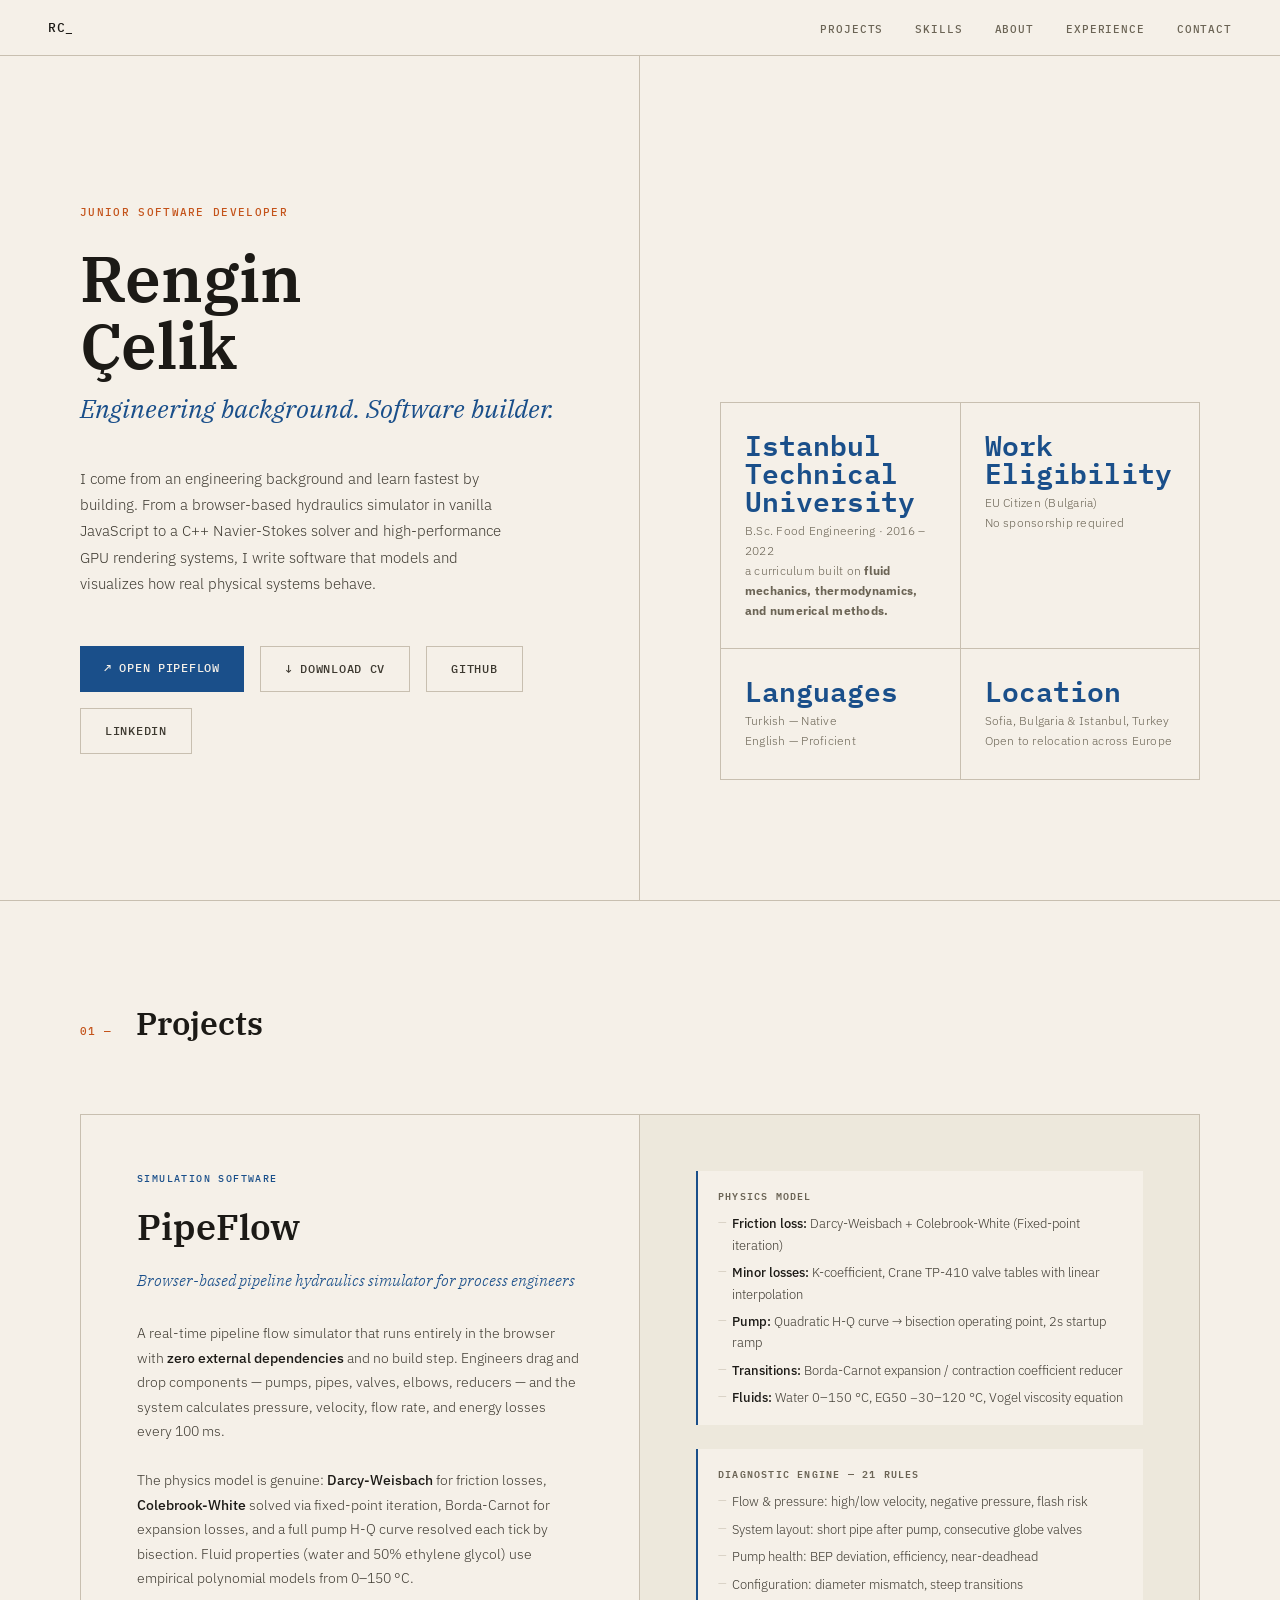
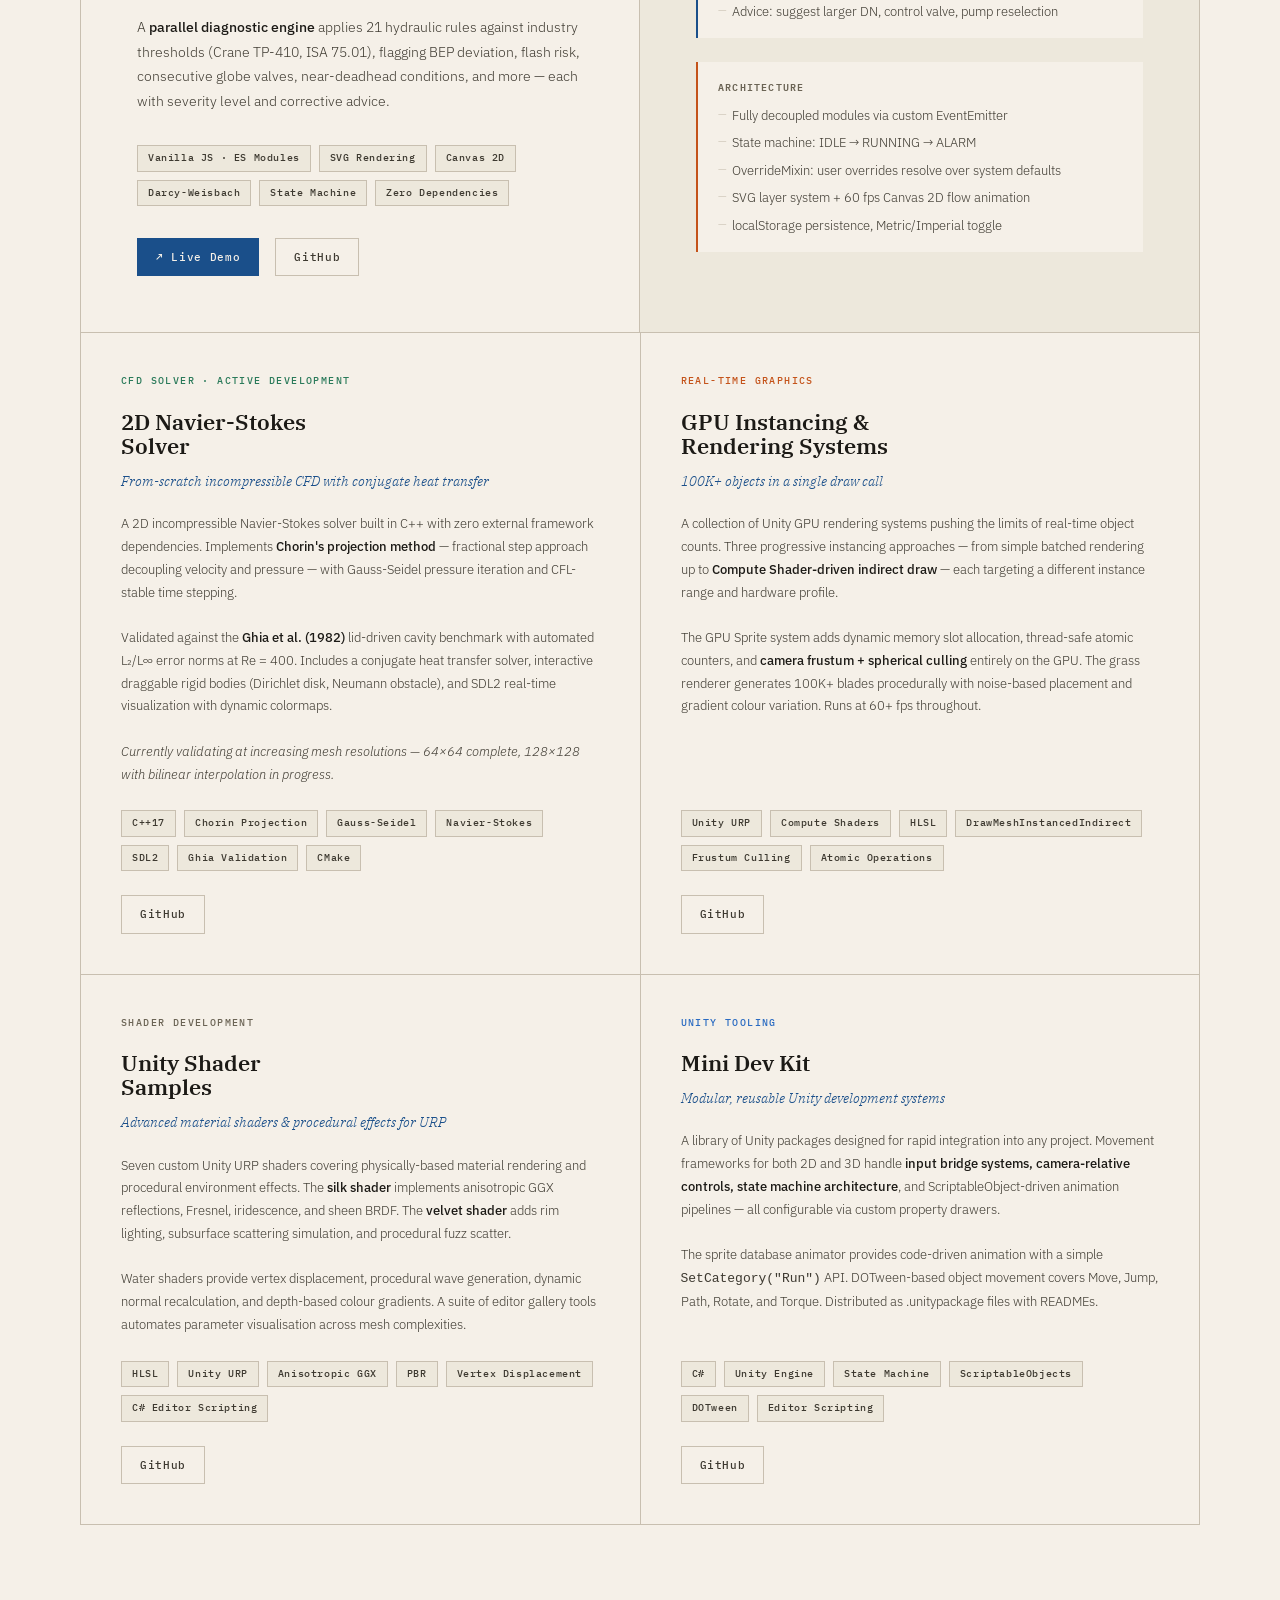
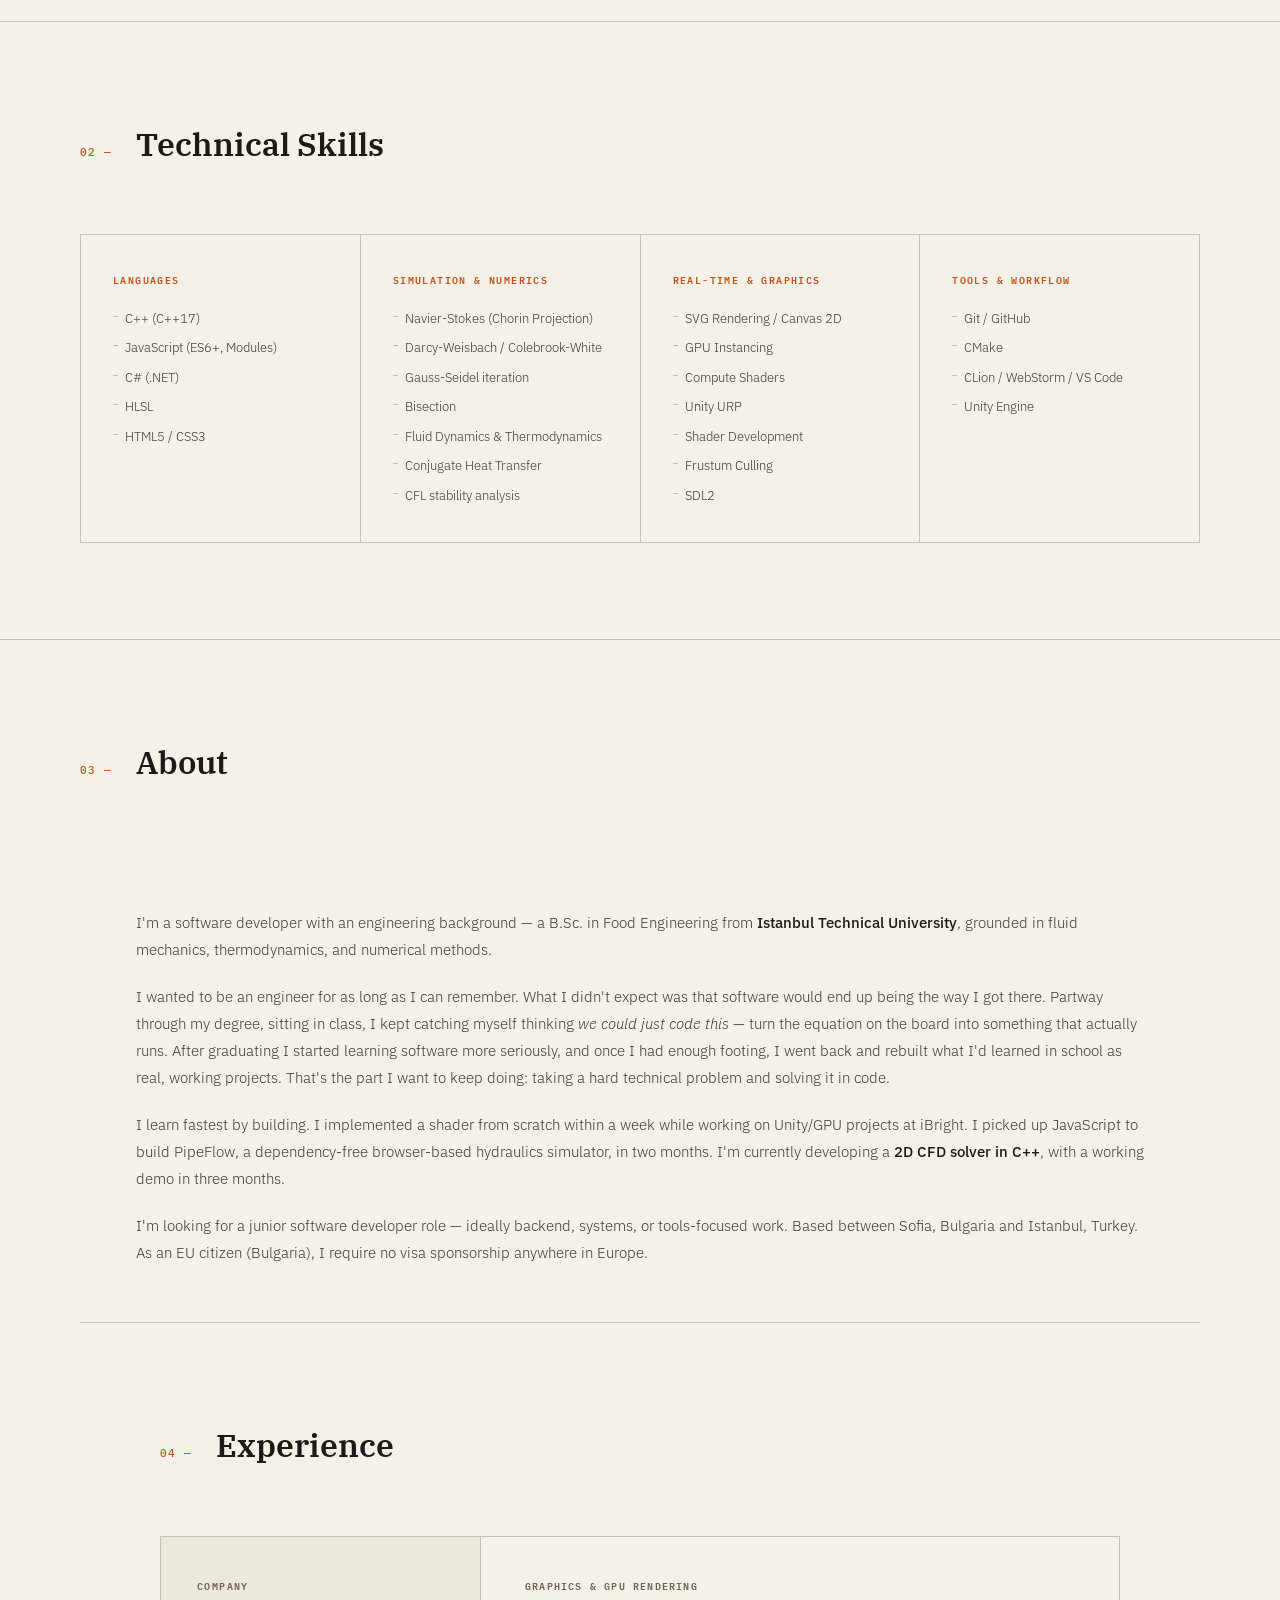
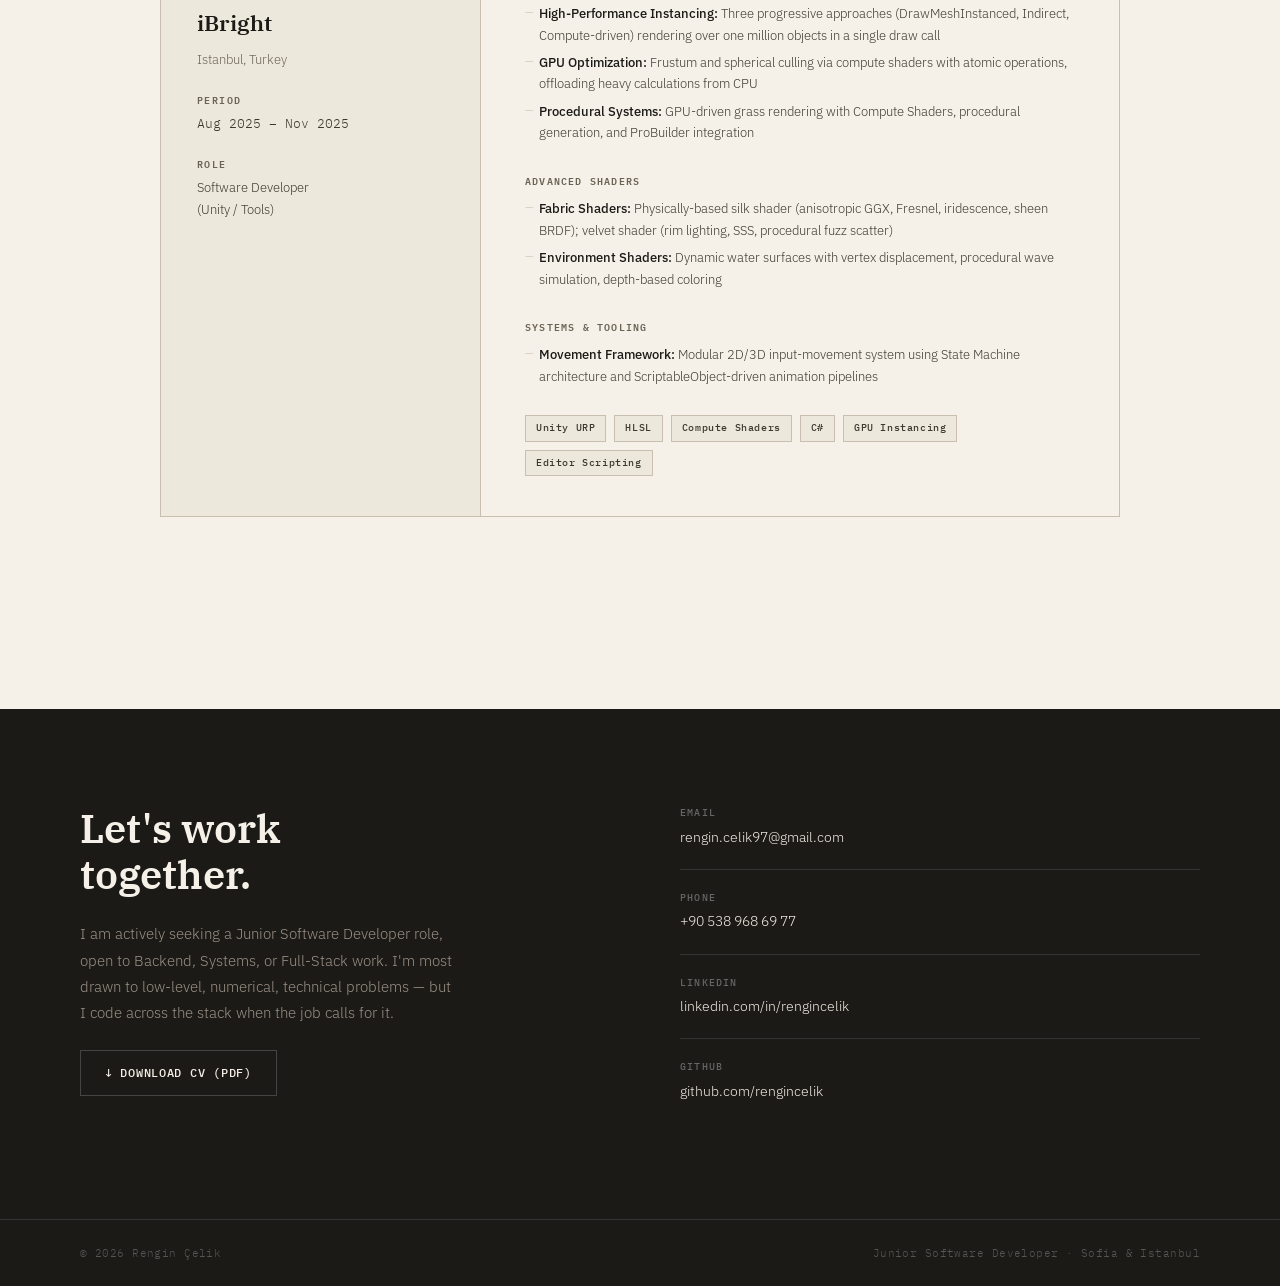
==== index-old.html @ ce6f919d "Start new portfolio redesign" ====
<!DOCTYPE html>
<html lang="en">
<head>
	<meta charset="UTF-8">
	<meta name="viewport" content="width=device-width, initial-scale=1.0">
	<title>Rengin Çelik — Junior Software Developer</title>
	<link href="https://fonts.googleapis.com/css2?family=IBM+Plex+Mono:ital,wght@0,400;0,500;0,600;1,400&family=IBM+Plex+Sans:ital,wght@0,300;0,400;0,500;0,600;1,300&family=IBM+Plex+Serif:ital,wght@0,400;0,600;1,400&display=swap" rel="stylesheet">
	<style>
		:root {
			--cream: #F5F0E8;
			--cream-dark: #EDE8DC;
			--cream-mid: #E8E0D0;
			--ink: #1C1A16;
			--ink-mid: #3D3930;
			--ink-light: #6B6455;
			--blue: #1A4F8A;
			--blue-light: #2A6BC2;
			--blue-pale: #D4E3F5;
			--orange: #C4531A;
			--orange-light: #E8763A;
			--orange-pale: #FAE8DC;
			--rule: #C8BFB0;
		}
		
		* { margin: 0; padding: 0; box-sizing: border-box; }
		html { scroll-behavior: smooth; }
		body {
			background: var(--cream);
			color: var(--ink);
			font-family: 'IBM Plex Sans', sans-serif;
			font-weight: 300;
			line-height: 1.65;
			overflow-x: hidden;
		}
		
		nav {
			position: fixed; top: 0; left: 0; right: 0; z-index: 100;
			background: var(--cream); border-bottom: 1px solid var(--rule);
			display: flex; justify-content: space-between; align-items: center;
			padding: 0 48px; height: 56px;
		}
		.nav-logo {
			font-family: 'IBM Plex Mono', monospace; font-size: 13px; font-weight: 500;
			color: var(--ink); letter-spacing: 0.04em; text-decoration: none;
		}
		.nav-links { display: flex; gap: 32px; list-style: none; }
		.nav-links a {
			font-family: 'IBM Plex Mono', monospace; font-size: 11px; font-weight: 500;
			color: var(--ink-light); text-decoration: none; letter-spacing: 0.08em;
			text-transform: uppercase; transition: color 0.2s;
		}
		.nav-links a:hover { color: var(--blue); }
		
		.hero {
			min-height: 100vh; display: grid; grid-template-columns: 1fr 1fr; padding-top: 56px;
		}
		.hero-left {
			display: flex; flex-direction: column; justify-content: center;
			padding: 80px 64px 80px 80px; border-right: 1px solid var(--rule);
		}
		.hero-tag {
			font-family: 'IBM Plex Mono', monospace; font-size: 11px; font-weight: 500;
			color: var(--orange); letter-spacing: 0.12em; text-transform: uppercase; margin-bottom: 24px;
		}
		.hero-name {
			font-family: 'IBM Plex Serif', serif; font-size: clamp(40px, 5vw, 64px);
			font-weight: 600; line-height: 1.05; color: var(--ink); margin-bottom: 8px;
		}
		.hero-title {
			font-family: 'IBM Plex Serif', serif; font-size: clamp(18px, 2.5vw, 26px);
			font-weight: 400; font-style: italic; color: var(--blue); margin-bottom: 36px;
		}
		.hero-bio {
			font-size: 15px; color: var(--ink-mid); line-height: 1.75;
			max-width: 440px; margin-bottom: 48px;
		}
		.hero-bio strong { font-weight: 500; color: var(--ink); }
		.hero-actions { display: flex; gap: 16px; flex-wrap: wrap; }
		.btn-primary {
			display: inline-block; background: var(--blue); color: var(--cream);
			font-family: 'IBM Plex Mono', monospace; font-size: 12px; font-weight: 500;
			letter-spacing: 0.06em; text-transform: uppercase; text-decoration: none;
			padding: 12px 24px; transition: background 0.2s, transform 0.15s;
		}
		.btn-primary:hover { background: var(--blue-light); transform: translateY(-1px); }
		.btn-secondary {
			display: inline-block; border: 1px solid var(--rule); color: var(--ink-mid);
			font-family: 'IBM Plex Mono', monospace; font-size: 12px; font-weight: 500;
			letter-spacing: 0.06em; text-transform: uppercase; text-decoration: none;
			padding: 12px 24px; transition: border-color 0.2s, color 0.2s, transform 0.15s;
		}
		.btn-secondary:hover { border-color: var(--blue); color: var(--blue); transform: translateY(-1px); }
		.hero-right { display: flex; flex-direction: column; justify-content: flex-end; padding: 80px; }
		.hero-stats {
			display: grid; grid-template-columns: 1fr 1fr; gap: 1px;
			background: var(--rule); border: 1px solid var(--rule); margin-bottom: 40px;
		}
		.stat-item { background: var(--cream); padding: 28px 24px; }
		.stat-num {
			font-family: 'IBM Plex Mono', monospace; font-size: 28px; font-weight: 600;
			color: var(--blue); line-height: 1; margin-bottom: 6px;
		}
		.stat-label { font-size: 12px; color: var(--ink-light); letter-spacing: 0.02em; }
		
		.section { padding: 96px 80px; border-top: 1px solid var(--rule); }
		.section-header { display: flex; align-items: baseline; gap: 24px; margin-bottom: 64px; }
		.section-num {
			font-family: 'IBM Plex Mono', monospace; font-size: 11px; font-weight: 500;
			color: var(--orange); letter-spacing: 0.1em;
		}
		.section-title { font-family: 'IBM Plex Serif', serif; font-size: 32px; font-weight: 600; color: var(--ink); }
		
		.projects-grid { display: grid; gap: 1px; background: var(--rule); border: 1px solid var(--rule); }
		.project-featured { background: var(--cream); display: grid; grid-template-columns: 1fr 1fr; }
		.project-featured-left {
			padding: 56px; border-right: 1px solid var(--rule); display: flex; flex-direction: column;
		}
		.project-kind {
			font-family: 'IBM Plex Mono', monospace; font-size: 10px; font-weight: 500;
			letter-spacing: 0.14em; text-transform: uppercase; margin-bottom: 20px;
		}
		.project-kind.kind-sim    { color: var(--blue); }
		.project-kind.kind-cfd    { color: #2A7A5A; }
		.project-kind.kind-gpu    { color: var(--orange); }
		.project-kind.kind-shader { color: var(--ink-light); }
		.project-kind.kind-tool   { color: var(--blue-light); }
		
		.project-name {
			font-family: 'IBM Plex Serif', serif; font-size: 36px; font-weight: 600;
			line-height: 1.1; color: var(--ink); margin-bottom: 20px;
		}
		.project-tagline {
			font-family: 'IBM Plex Serif', serif; font-style: italic;
			font-size: 16px; color: var(--blue); margin-bottom: 28px;
		}
		.project-desc { font-size: 14px; color: var(--ink-mid); line-height: 1.75; flex: 1; margin-bottom: 32px; }
		.project-desc strong { font-weight: 500; color: var(--ink); }
		.project-tech { display: flex; flex-wrap: wrap; gap: 8px; margin-bottom: 32px; }
		.tech-pill {
			font-family: 'IBM Plex Mono', monospace; font-size: 10px; font-weight: 500;
			letter-spacing: 0.06em; padding: 4px 10px;
			background: var(--cream-dark); color: var(--ink-mid); border: 1px solid var(--rule);
		}
		.project-links { display: flex; gap: 16px; flex-wrap: wrap; }
		.project-link {
			font-family: 'IBM Plex Mono', monospace; font-size: 11px; font-weight: 500;
			letter-spacing: 0.06em; text-decoration: none; padding: 9px 18px;
			border: 1px solid var(--rule); color: var(--ink-mid); transition: all 0.2s;
		}
		.project-link:hover { border-color: var(--blue); color: var(--blue); background: var(--blue-pale); }
		.project-link.primary { background: var(--blue); color: var(--cream); border-color: var(--blue); }
		.project-link.primary:hover { background: var(--blue-light); border-color: var(--blue-light); }
		
		.project-featured-right {
			padding: 56px; background: var(--cream-dark); display: flex; flex-direction: column; gap: 24px;
		}
		.spec-block { border-left: 2px solid var(--blue); padding: 16px 20px; background: var(--cream); }
		.spec-block.orange { border-left-color: var(--orange); }
		.spec-block.green  { border-left-color: #2A7A5A; }
		.spec-title {
			font-family: 'IBM Plex Mono', monospace; font-size: 10px; font-weight: 600;
			letter-spacing: 0.12em; text-transform: uppercase; color: var(--ink-light); margin-bottom: 10px;
		}
		.spec-items { list-style: none; display: flex; flex-direction: column; gap: 6px; }
		.spec-items li {
			font-size: 13px; color: var(--ink-mid); padding-left: 14px; position: relative;
		}
		.spec-items li::before { content: '—'; position: absolute; left: 0; color: var(--rule); font-size: 11px; }
		.spec-items li strong { font-weight: 500; color: var(--ink); }
		
		/* 2×2 secondary grid */
		.projects-secondary {
			display: grid; grid-template-columns: repeat(2, 1fr); gap: 1px; background: var(--rule);
		}
		.project-card { background: var(--cream); padding: 40px; display: flex; flex-direction: column; transition: background 0.2s; }
		.project-card:hover { background: var(--cream-dark); }
		.project-card .project-name { font-size: 22px; margin-bottom: 12px; }
		.project-card .project-tagline { font-size: 14px; margin-bottom: 20px; }
		.project-card .project-desc { font-size: 13px; margin-bottom: 24px; }
		.project-card .project-tech { margin-bottom: 24px; }
		.project-card .project-links { margin-top: auto; }
		
		.skills-grid {
			display: grid; grid-template-columns: repeat(4, 1fr);
			gap: 1px; background: var(--rule); border: 1px solid var(--rule);
		}
		.skill-group { background: var(--cream); padding: 36px 32px; }
		.skill-group-title {
			font-family: 'IBM Plex Mono', monospace; font-size: 10px; font-weight: 600;
			letter-spacing: 0.14em; text-transform: uppercase; color: var(--orange); margin-bottom: 20px;
		}
		.skill-list { list-style: none; display: flex; flex-direction: column; gap: 8px; }
		.skill-list li { font-size: 13px; color: var(--ink-mid); padding-left: 12px; position: relative; }
		.skill-list li::before {
			content: ''; position: absolute; left: 0; top: 8px; width: 5px; height: 1px; background: var(--rule);
		}
		
		.about-main { background: var(--cream); padding: 56px; }
		.about-main p { font-size: 15px; color: var(--ink-mid); line-height: 1.8; margin-bottom: 20px; }
		.about-main p:last-child { margin-bottom: 0; }
		.about-main strong { font-weight: 500; color: var(--ink); }
		
		.contact-section {
			background: var(--ink); padding: 96px 80px;
			display: grid; grid-template-columns: 1fr 1fr; gap: 80px;
		}
		.contact-left h2 {
			font-family: 'IBM Plex Serif', serif; font-size: 40px; font-weight: 600;
			color: var(--cream); line-height: 1.15; margin-bottom: 24px;
		}
		.contact-left p { font-size: 15px; color: #9A9186; line-height: 1.75; max-width: 380px; }
		.contact-right { display: flex; flex-direction: column; justify-content: center; gap: 20px; }
		.contact-item {
			display: flex; flex-direction: column; gap: 4px;
			padding-bottom: 20px; border-bottom: 1px solid #333;
		}
		.contact-item:last-child { border-bottom: none; }
		.contact-item-label {
			font-family: 'IBM Plex Mono', monospace; font-size: 10px; font-weight: 500;
			letter-spacing: 0.12em; text-transform: uppercase; color: #666;
		}
		.contact-item-value { font-size: 14px; color: var(--cream); }
		.contact-item-value a { color: var(--cream); text-decoration: none; transition: color 0.2s; }
		.contact-item-value a:hover { color: var(--orange-light); }
		
		footer {
			background: var(--ink); border-top: 1px solid #333; padding: 24px 80px;
			display: flex; justify-content: space-between; align-items: center;
		}
		footer p { font-family: 'IBM Plex Mono', monospace; font-size: 11px; color: #555; letter-spacing: 0.04em; }
		
		@media (max-width: 1024px) {
			nav { padding: 0 32px; }
			.hero { grid-template-columns: 1fr; }
			.hero-left { padding: 64px 32px; border-right: none; border-bottom: 1px solid var(--rule); }
			.hero-right { padding: 48px 32px; }
			.section { padding: 72px 32px; }
			.project-featured { grid-template-columns: 1fr; }
			.project-featured-right { border-top: 1px solid var(--rule); }
			.projects-secondary { grid-template-columns: 1fr; }
			.skills-grid { grid-template-columns: 1fr 1fr; }
			.contact-section { grid-template-columns: 1fr; gap: 48px; padding: 72px 32px; }
			footer { padding: 24px 32px; flex-direction: column; gap: 12px; }
		}
		@media (max-width: 640px) {
			nav { padding: 0 20px; }
			.nav-links { display: none; }
			.hero-left { padding: 48px 20px; }
			.hero-right { padding: 32px 20px; }
			.section { padding: 56px 20px; }
			.project-featured-left, .project-featured-right { padding: 36px 20px; }
			.project-card { padding: 28px 20px; }
			.skills-grid { grid-template-columns: 1fr; }
			.about-main { padding: 36px 20px; }
			.contact-section { padding: 56px 20px; }
			footer { padding: 20px; }
		}
		
		@keyframes fadeUp {
			from { opacity: 0; transform: translateY(16px); }
			to   { opacity: 1; transform: translateY(0); }
		}
		.hero-tag    { animation: fadeUp 0.5s ease both; animation-delay: 0.1s; }
		.hero-name   { animation: fadeUp 0.5s ease both; animation-delay: 0.2s; }
		.hero-title  { animation: fadeUp 0.5s ease both; animation-delay: 0.3s; }
		.hero-bio    { animation: fadeUp 0.5s ease both; animation-delay: 0.4s; }
		.hero-actions{ animation: fadeUp 0.5s ease both; animation-delay: 0.5s; }
		.hero-stats  { animation: fadeUp 0.5s ease both; animation-delay: 0.3s; }
	</style>
</head>
<body>

<nav>
	<a class="nav-logo" href="#">RC_</a>
	<ul class="nav-links">
		<li><a href="#projects">Projects</a></li>
		<li><a href="#skills">Skills</a></li>
		<li><a href="#about">About</a></li>
		<li><a href="#experience">Experience</a></li>
		<li><a href="#contact">Contact</a></li>
	</ul>
</nav>

<section class="hero">
	<div class="hero-left">
		<div class="hero-tag">Junior Software Developer</div>
		<h1 class="hero-name">Rengin<br>Çelik</h1>
		<div class="hero-title">Engineering background. Software builder.</div>
		<p class="hero-bio">
			I come from an engineering background and learn fastest by building. From a browser-based hydraulics simulator in vanilla JavaScript to a C++ Navier-Stokes solver and high-performance GPU rendering systems, I write software that models and visualizes how real physical systems behave.
		</p>
		<div class="hero-actions">
			<a class="btn-primary" href="https://rengincelik.github.io/pipeFlow/" target="_blank">↗ Open PipeFlow</a>
			<a class="btn-secondary" href="Rengin_Celik_Resume.pdf" download>↓ Download CV</a>
			<a class="btn-secondary" href="https://github.com/rengincelik" target="_blank">GitHub</a>
			<a class="btn-secondary" href="https://linkedin.com/in/rengincelik" target="_blank">LinkedIn</a>
		</div>
	</div>
	<div class="hero-right">
		<div class="hero-stats">
			<div class="stat-item">
				<div class="stat-num">Istanbul Technical University</div>
				<div class="stat-label">B.Sc. Food Engineering · 2016 – 2022</div>
				<div class="stat-label">a curriculum built on <strong>fluid mechanics, thermodynamics, and numerical methods.</strong></div>
			</div>
			<div class="stat-item">
				<div class="stat-num">Work Eligibility</div>
				<div class="stat-label">EU Citizen (Bulgaria)<br>No sponsorship required</div>
			</div>
			<div class="stat-item">
				<div class="stat-num">Languages</div>
				<div class="stat-label">Turkish — Native<br>English — Proficient</div>
			</div>
			<div class="stat-item">
				<div class="stat-num">Location</div>
				<div class="stat-label">Sofia, Bulgaria &amp; Istanbul, Turkey</div>
				<div class="stat-label">Open to relocation across Europe</div>
			</div>
		</div>
	</div>
</section>

<!-- PROJECTS -->
<section class="section" id="projects">
	<div class="section-header">
		<span class="section-num">01 —</span>
		<h2 class="section-title">Projects</h2>
	</div>
	
	<div class="projects-grid">
		
		<!-- Featured: PipeFlow -->
		<div class="project-featured">
			<div class="project-featured-left">
				<div class="project-kind kind-sim">Simulation Software</div>
				<h3 class="project-name">PipeFlow</h3>
				<div class="project-tagline">Browser-based pipeline hydraulics simulator for process engineers</div>
				<p class="project-desc">
					A real-time pipeline flow simulator that runs entirely in the browser with
					<strong>zero external dependencies</strong> and no build step. Engineers drag and drop
					components — pumps, pipes, valves, elbows, reducers — and the system calculates
					pressure, velocity, flow rate, and energy losses every 100 ms.<br><br>
					The physics model is genuine: <strong>Darcy-Weisbach</strong> for friction losses,
					<strong>Colebrook-White</strong> solved via fixed-point iteration, Borda-Carnot
					for expansion losses, and a full pump H-Q curve resolved each tick by bisection.
					Fluid properties (water and 50% ethylene glycol) use empirical polynomial models
					from 0–150 °C.<br><br>
					A <strong>parallel diagnostic engine</strong> applies 21 hydraulic rules against
					industry thresholds (Crane TP-410, ISA 75.01), flagging BEP deviation, flash risk,
					consecutive globe valves, near-deadhead conditions, and more — each with severity
					level and corrective advice.
				</p>
				<div class="project-tech">
					<span class="tech-pill">Vanilla JS · ES Modules</span>
					<span class="tech-pill">SVG Rendering</span>
					<span class="tech-pill">Canvas 2D</span>
					<span class="tech-pill">Darcy-Weisbach</span>
					<span class="tech-pill">State Machine</span>
					<span class="tech-pill">Zero Dependencies</span>
				</div>
				<div class="project-links">
					<a class="project-link primary" href="https://rengincelik.github.io/pipeFlow/" target="_blank">↗ Live Demo</a>
					<a class="project-link" href="https://github.com/rengincelik/pipeFlow" target="_blank">GitHub</a>
				</div>
			</div>
			<div class="project-featured-right">
				<div class="spec-block">
					<div class="spec-title">Physics Model</div>
					<ul class="spec-items">
						<li><strong>Friction loss:</strong> Darcy-Weisbach + Colebrook-White (Fixed-point iteration)</li>
						<li><strong>Minor losses:</strong> K-coefficient, Crane TP-410 valve tables with linear interpolation</li>
						<li><strong>Pump:</strong> Quadratic H-Q curve → bisection operating point, 2s startup ramp</li>
						<li><strong>Transitions:</strong> Borda-Carnot expansion / contraction coefficient reducer</li>
						<li><strong>Fluids:</strong> Water 0–150 °C, EG50 −30–120 °C, Vogel viscosity equation</li>
					</ul>
				</div>
				<div class="spec-block">
					<div class="spec-title">Diagnostic Engine — 21 Rules</div>
					<ul class="spec-items">
						<li>Flow &amp; pressure: high/low velocity, negative pressure, flash risk</li>
						<li>System layout: short pipe after pump, consecutive globe valves</li>
						<li>Pump health: BEP deviation, efficiency, near-deadhead</li>
						<li>Configuration: diameter mismatch, steep transitions</li>
						<li>Advice: suggest larger DN, control valve, pump reselection</li>
					</ul>
				</div>
				<div class="spec-block orange">
					<div class="spec-title">Architecture</div>
					<ul class="spec-items">
						<li>Fully decoupled modules via custom EventEmitter</li>
						<li>State machine: IDLE → RUNNING → ALARM</li>
						<li>OverrideMixin: user overrides resolve over system defaults</li>
						<li>SVG layer system + 60 fps Canvas 2D flow animation</li>
						<li>localStorage persistence, Metric/Imperial toggle</li>
					</ul>
				</div>
			</div>
		</div>
		
		<!-- 2×2 secondary grid -->
		<div class="projects-secondary">
			
			<!-- CFD Solver -->
			<div class="project-card">
				<div class="project-kind kind-cfd">CFD Solver · Active Development</div>
				<h3 class="project-name">2D Navier-Stokes<br>Solver</h3>
				<div class="project-tagline">From-scratch incompressible CFD with conjugate heat transfer</div>
				<p class="project-desc">
					A 2D incompressible Navier-Stokes solver built in C++ with zero external framework
					dependencies. Implements <strong>Chorin's projection method</strong> — fractional step
					approach decoupling velocity and pressure — with Gauss-Seidel pressure iteration and
					CFL-stable time stepping.<br><br>
					Validated against the <strong>Ghia et al. (1982)</strong> lid-driven cavity benchmark
					with automated L₂/L∞ error norms at Re = 400. Includes a conjugate heat transfer
					solver, interactive draggable rigid bodies (Dirichlet disk, Neumann obstacle), and
					SDL2 real-time visualization with dynamic colormaps.<br><br>
					<em>Currently validating at increasing mesh resolutions — 64×64 complete,
					    128×128 with bilinear interpolation in progress.</em>
				</p>
				<div class="project-tech">
					<span class="tech-pill">C++17</span>
					<span class="tech-pill">Chorin Projection</span>
					<span class="tech-pill">Gauss-Seidel</span>
					<span class="tech-pill">Navier-Stokes</span>
					<span class="tech-pill">SDL2</span>
					<span class="tech-pill">Ghia Validation</span>
					<span class="tech-pill">CMake</span>
				</div>
				<div class="project-links">
					<a class="project-link" href="https://github.com/rengincelik/cfd-simulation" target="_blank">GitHub</a>
				</div>
			</div>
			<!-- GPU Instancing -->
			<div class="project-card">
				<div class="project-kind kind-gpu">Real-Time Graphics</div>
				<h3 class="project-name">GPU Instancing &amp;<br>Rendering Systems</h3>
				<div class="project-tagline">100K+ objects in a single draw call</div>
				<p class="project-desc">
					A collection of Unity GPU rendering systems pushing the limits of real-time object counts.
					Three progressive instancing approaches — from simple batched rendering up to
					<strong>Compute Shader-driven indirect draw</strong> — each targeting a different instance
					range and hardware profile.<br><br>
					The GPU Sprite system adds dynamic memory slot allocation, thread-safe atomic counters,
					and <strong>camera frustum + spherical culling</strong> entirely on the GPU. The grass
					renderer generates 100K+ blades procedurally with noise-based placement and gradient
					colour variation. Runs at 60+ fps throughout.
				</p>
				<div class="project-tech">
					<span class="tech-pill">Unity URP</span>
					<span class="tech-pill">Compute Shaders</span>
					<span class="tech-pill">HLSL</span>
					<span class="tech-pill">DrawMeshInstancedIndirect</span>
					<span class="tech-pill">Frustum Culling</span>
					<span class="tech-pill">Atomic Operations</span>
				</div>
				<div class="project-links">
					<a class="project-link" href="https://github.com/rengincelik/GPU_Rendering" target="_blank">GitHub</a>
				</div>
			</div>
			
			<!-- Shader Samples -->
			<div class="project-card">
				<div class="project-kind kind-shader">Shader Development</div>
				<h3 class="project-name">Unity Shader<br>Samples</h3>
				<div class="project-tagline">Advanced material shaders &amp; procedural effects for URP</div>
				<p class="project-desc">
					Seven custom Unity URP shaders covering physically-based material rendering and
					procedural environment effects. The <strong>silk shader</strong> implements anisotropic
					GGX reflections, Fresnel, iridescence, and sheen BRDF. The <strong>velvet shader</strong>
					adds rim lighting, subsurface scattering simulation, and procedural fuzz scatter.<br><br>
					Water shaders provide vertex displacement, procedural wave generation, dynamic normal
					recalculation, and depth-based colour gradients. A suite of editor gallery tools
					automates parameter visualisation across mesh complexities.
				</p>
				<div class="project-tech">
					<span class="tech-pill">HLSL</span>
					<span class="tech-pill">Unity URP</span>
					<span class="tech-pill">Anisotropic GGX</span>
					<span class="tech-pill">PBR</span>
					<span class="tech-pill">Vertex Displacement</span>
					<span class="tech-pill">C# Editor Scripting</span>
				</div>
				<div class="project-links">
					<a class="project-link" href="https://github.com/rengincelik/Shaders" target="_blank">GitHub</a>
				</div>
			</div>
			
			<!-- Mini Dev Kit -->
			<div class="project-card">
				<div class="project-kind kind-tool">Unity Tooling</div>
				<h3 class="project-name">Mini Dev Kit</h3>
				<div class="project-tagline">Modular, reusable Unity development systems</div>
				<p class="project-desc">
					A library of Unity packages designed for rapid integration into any project.
					Movement frameworks for both 2D and 3D handle <strong>input bridge systems,
					                                                      camera-relative controls, state machine architecture</strong>, and
					ScriptableObject-driven animation pipelines — all configurable via custom
					property drawers.<br><br>
					The sprite database animator provides code-driven animation with a simple
					<code>SetCategory("Run")</code> API. DOTween-based object movement covers Move,
					Jump, Path, Rotate, and Torque. Distributed as .unitypackage files with READMEs.
				</p>
				<div class="project-tech">
					<span class="tech-pill">C#</span>
					<span class="tech-pill">Unity Engine</span>
					<span class="tech-pill">State Machine</span>
					<span class="tech-pill">ScriptableObjects</span>
					<span class="tech-pill">DOTween</span>
					<span class="tech-pill">Editor Scripting</span>
				</div>
				<div class="project-links">
					<a class="project-link" href="https://github.com/rengincelik/Mini-Dev-Kit" target="_blank">GitHub</a>
				</div>
			</div>
		
		</div>
	</div>
</section>

<!-- SKILLS -->
<section class="section" id="skills">
	<div class="section-header">
		<span class="section-num">02 —</span>
		<h2 class="section-title">Technical Skills</h2>
	</div>
	<div class="skills-grid">
		<div class="skill-group">
			<div class="skill-group-title">Languages</div>
			<ul class="skill-list">
				<li>C++ (C++17)</li>
				<li>JavaScript (ES6+, Modules)</li>
				<li>C# (.NET)</li>
				<li>HLSL</li>
				<li>HTML5 / CSS3</li>
			</ul>
		</div>
		<div class="skill-group">
			<div class="skill-group-title">Simulation & Numerics</div>
			<ul class="skill-list">
				<li>Navier-Stokes (Chorin Projection)</li>
				<li>Darcy-Weisbach / Colebrook-White</li>
				<li>Gauss-Seidel iteration</li>
				<li>Bisection</li>
				<li>Fluid Dynamics &amp; Thermodynamics</li>
				<li>Conjugate Heat Transfer</li>
				<li>CFL stability analysis</li>
			</ul>
		</div>
		<div class="skill-group">
			<div class="skill-group-title">Real-Time & Graphics</div>
			<ul class="skill-list">
				<li>SVG Rendering / Canvas 2D</li>
				<li>GPU Instancing</li>
				<li>Compute Shaders</li>
				<li>Unity URP</li>
				<li>Shader Development</li>
				<li>Frustum Culling</li>
				<li>SDL2</li>
			</ul>
		</div>
		<div class="skill-group">
			<div class="skill-group-title">Tools & Workflow</div>
			<ul class="skill-list">
				<li>Git / GitHub</li>
				<li>CMake</li>
				<li>CLion / WebStorm / VS Code</li>
				<li>Unity Engine</li>
			</ul>
		</div>
	</div>
</section>

<!-- ABOUT -->
<section class="section" id="about">
	<div class="section-header">
		<span class="section-num">03 —</span>
		<h2 class="section-title">About</h2>
	</div>
	<div class="about-main">
		<p>
			I'm a software developer with an engineering background — a B.Sc. in Food Engineering
			from <strong>Istanbul Technical University</strong>, grounded in fluid mechanics,
			thermodynamics, and numerical methods.
		</p>
		<p>
			I wanted to be an engineer for as long as I can remember. What I didn't expect was that
			software would end up being the way I got there. Partway through my degree, sitting in
			class, I kept catching myself thinking <em>we could just code this</em> — turn the
			equation on the board into something that actually runs. After graduating I started
			learning software more seriously, and once I had enough footing, I went back and
			rebuilt what I'd learned in school as real, working projects. That's the part I want
			to keep doing: taking a hard technical problem and solving it in code.
		</p>
		<p>
			I learn fastest by building. I implemented a shader from scratch within a week while
			working on Unity/GPU projects at iBright. I picked up JavaScript to build PipeFlow, a
			dependency-free browser-based hydraulics simulator, in two months. I'm currently
			developing a <strong>2D CFD solver in C++</strong>, with a working demo in three months.
		</p>
		<p>
			I'm looking for a junior software developer role — ideally backend, systems, or
			tools-focused work. Based between Sofia, Bulgaria and Istanbul, Turkey. As an EU citizen (Bulgaria), I
			require no visa sponsorship
			anywhere in Europe.
		</p>
	</div>
	
	<!-- EXPERIENCE -->
	<section class="section" id="experience">
		<div class="section-header">
			<span class="section-num">04 —</span>
			<h2 class="section-title">Experience</h2>
		</div>
		<div style="border: 1px solid var(--rule);">
			<div style="display: grid; grid-template-columns: 1fr 2fr; gap: 1px; background: var(--rule);">
				<div style="background: var(--cream-dark); padding: 40px 36px;">
					<div style="font-family:'IBM Plex Mono',monospace;font-size:10px;font-weight:600;letter-spacing:0.14em;text-transform:uppercase;color:var(--ink-light);margin-bottom:12px;">Company</div>
					<div style="font-family: 'IBM Plex Serif', serif; font-size: 22px; font-weight: 600; color: var(--ink); margin-bottom: 8px;">iBright</div>
					<div style="font-size: 13px; color: var(--ink-light); margin-bottom: 20px;">Istanbul, Turkey</div>
					<div style="font-family:'IBM Plex Mono',monospace;font-size:10px;font-weight:600;letter-spacing:0.14em;text-transform:uppercase;color:var(--ink-light);margin-bottom:6px;">Period</div>
					<div style="font-family: 'IBM Plex Mono', monospace; font-size: 13px; color: var(--ink-mid);">Aug 2025 – Nov 2025</div>
					<div style="margin-top: 20px;">
						<div style="font-family:'IBM Plex Mono',monospace;font-size:10px;font-weight:600;letter-spacing:0.14em;text-transform:uppercase;color:var(--ink-light);margin-bottom:6px;">Role</div>
						<div style="font-size: 13px; color: var(--ink-mid);">Software Developer<br>(Unity / Tools)</div>
					</div>
				</div>
				<div style="background: var(--cream); padding: 40px 44px; display: flex; flex-direction: column; gap: 28px;">
					<div>
						<div class="spec-title">Graphics &amp; GPU Rendering</div>
						<ul class="spec-items">
							<li><strong>High-Performance Instancing:</strong> Three progressive approaches (DrawMeshInstanced, Indirect, Compute-driven) rendering over one million objects in a single draw call</li>
							<li><strong>GPU Optimization:</strong> Frustum and spherical culling via compute shaders with atomic operations, offloading heavy calculations from CPU</li>
							<li><strong>Procedural Systems:</strong> GPU-driven grass rendering with Compute Shaders, procedural generation, and ProBuilder integration</li>
						</ul>
					</div>
					<div>
						<div class="spec-title">Advanced Shaders</div>
						<ul class="spec-items">
							<li><strong>Fabric Shaders:</strong> Physically-based silk shader (anisotropic GGX, Fresnel, iridescence, sheen BRDF); velvet shader (rim lighting, SSS, procedural fuzz scatter)</li>
							<li><strong>Environment Shaders:</strong> Dynamic water surfaces with vertex displacement, procedural wave simulation, depth-based coloring</li>
						</ul>
					</div>
					<div>
						<div class="spec-title">Systems &amp; Tooling</div>
						<ul class="spec-items">
							<li><strong>Movement Framework:</strong> Modular 2D/3D input-movement system using State Machine architecture and ScriptableObject-driven animation pipelines</li>
						</ul>
					</div>
					<div class="project-tech" style="margin: 0;">
						<span class="tech-pill">Unity URP</span>
						<span class="tech-pill">HLSL</span>
						<span class="tech-pill">Compute Shaders</span>
						<span class="tech-pill">C#</span>
						<span class="tech-pill">GPU Instancing</span>
						<span class="tech-pill">Editor Scripting</span>
					</div>
				</div>
			</div>
		</div>
	</section>

</section>

<!-- CONTACT -->
<section class="contact-section" id="contact">
	<div class="contact-left">
		<h2>Let's work<br>together.</h2>
		<p>
			I am actively seeking a Junior Software Developer role, open to Backend, Systems, or Full-Stack work. I'm
			most drawn to low-level, numerical, technical problems — but I code across the stack when the job calls for it.
		</p>
		<a class="btn-secondary" style="border-color:#444;color:var(--cream);margin-top:24px;display:inline-block;" href="Rengin_Celik_Resume.pdf" download>↓ Download CV (PDF)</a>
	</div>
	<div class="contact-right">
		<div class="contact-item">
			<span class="contact-item-label">Email</span>
			<span class="contact-item-value"><a href="mailto:rengin.celik97@gmail.com">rengin.celik97@gmail.com</a></span>
		</div>
		<div class="contact-item">
			<span class="contact-item-label">Phone</span>
			<span class="contact-item-value"><a href="tel:+905389686977">+90 538 968 69 77</a></span>
		</div>
		<div class="contact-item">
			<span class="contact-item-label">LinkedIn</span>
			<span class="contact-item-value"><a href="https://linkedin.com/in/rengincelik" target="_blank">linkedin.com/in/rengincelik</a></span>
		</div>
		<div class="contact-item">
			<span class="contact-item-label">GitHub</span>
			<span class="contact-item-value"><a href="https://github.com/rengincelik" target="_blank">github.com/rengincelik</a></span>
		</div>
	</div>
</section>

<footer>
	<p>© 2026 Rengin Çelik</p>
	<p>Junior Software Developer · Sofia &amp; Istanbul</p>
</footer>

</body>
</html>
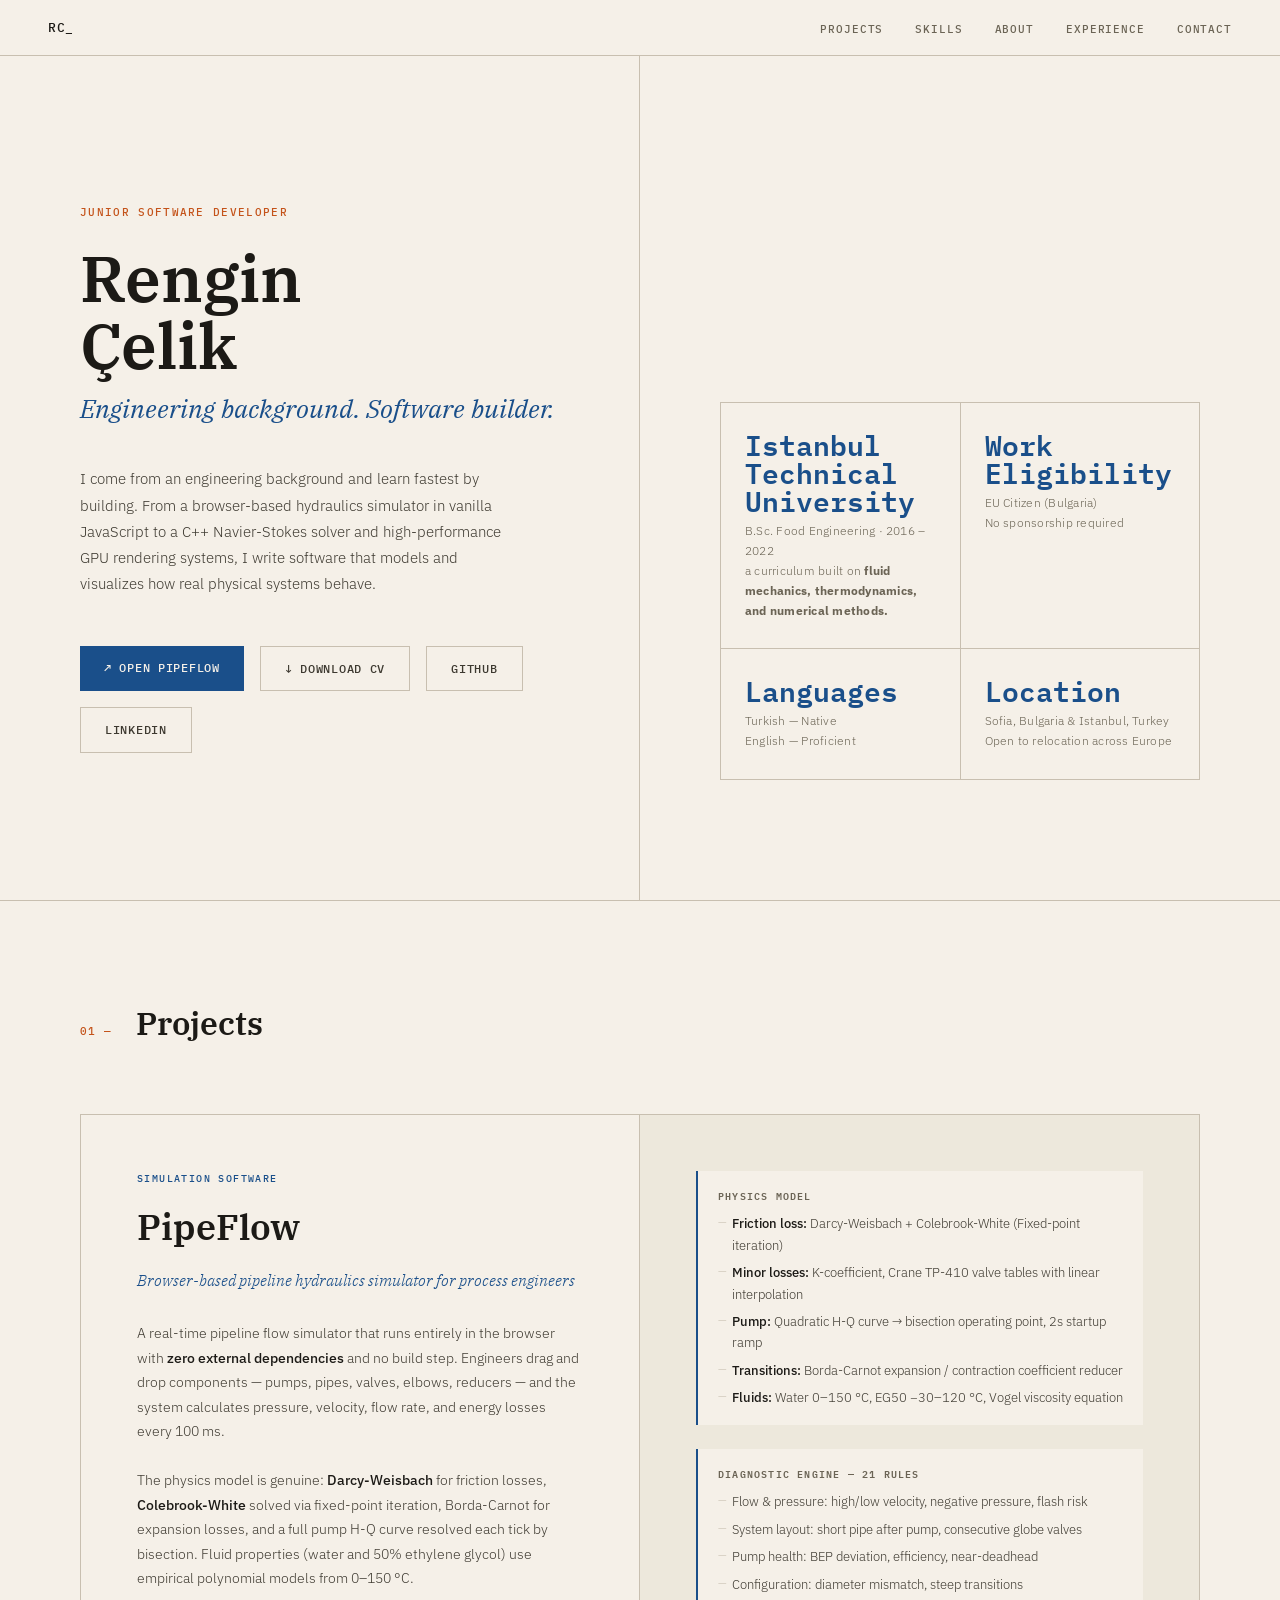
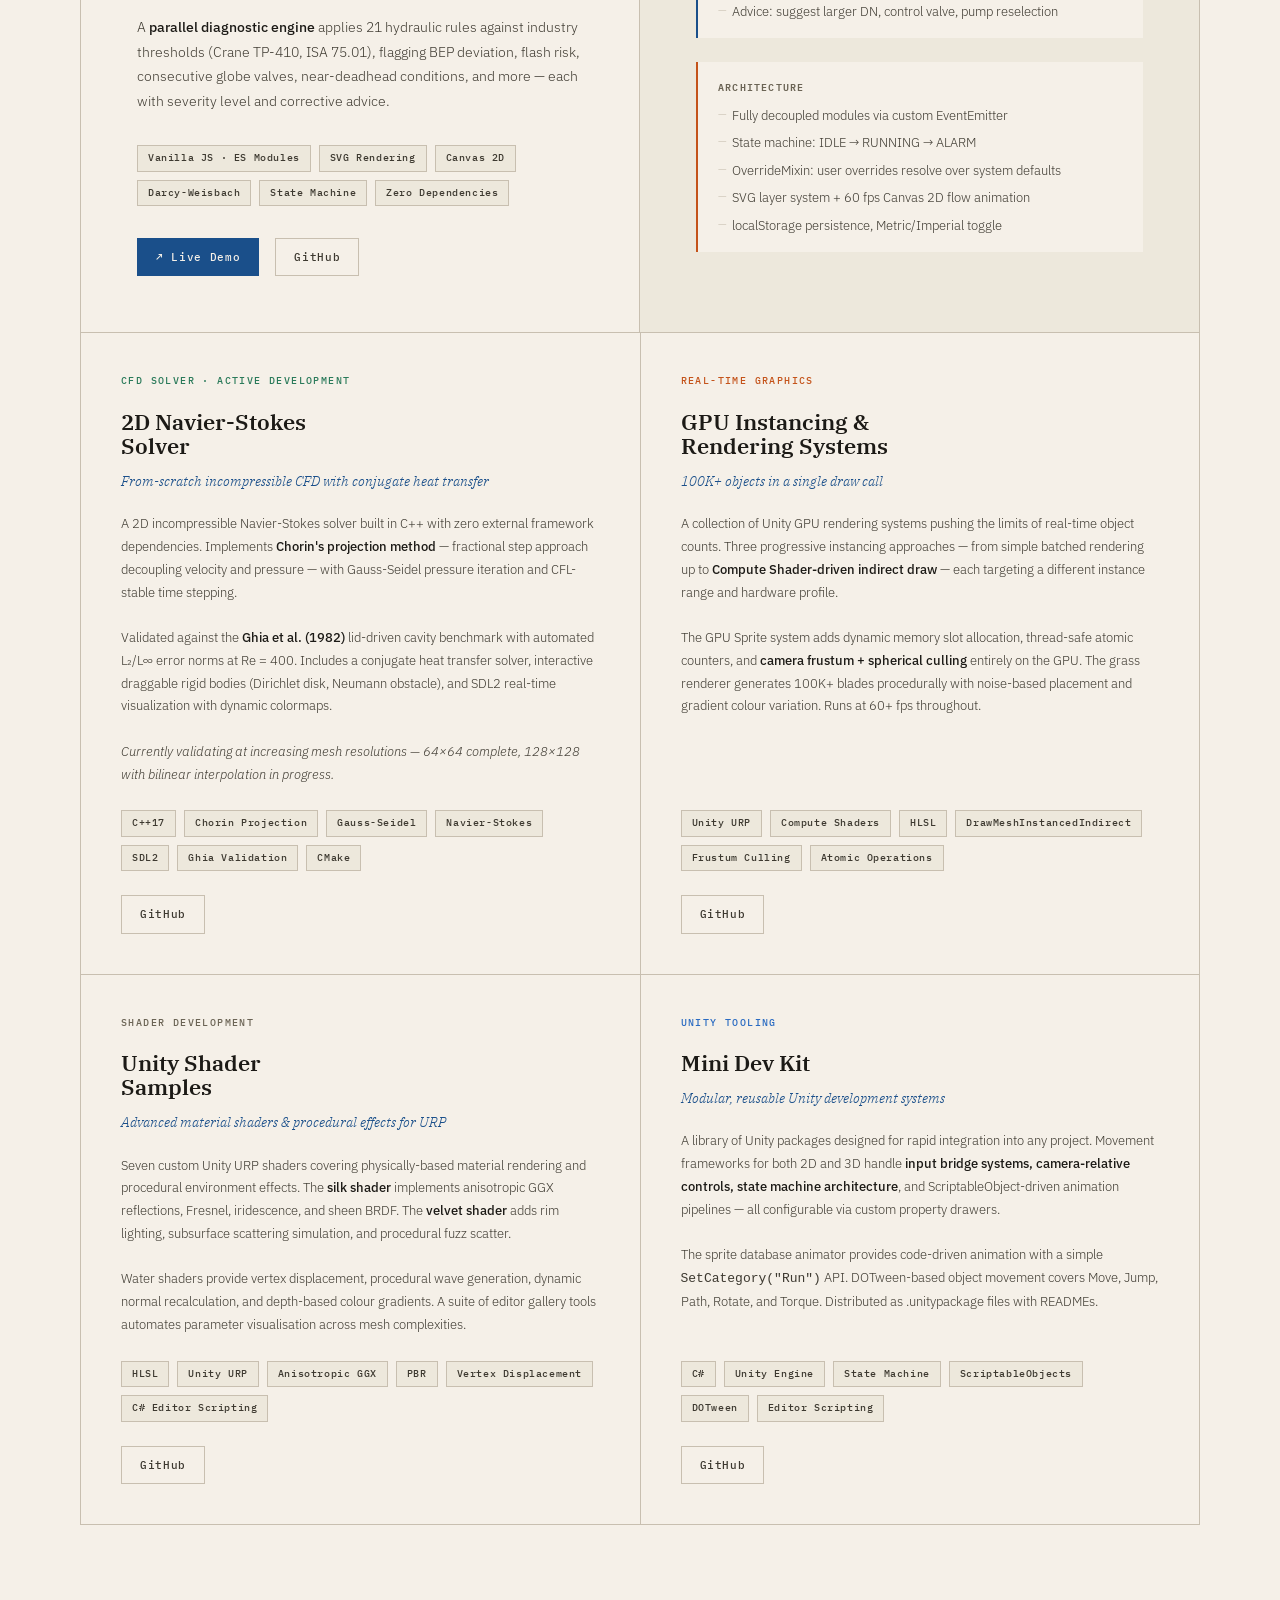
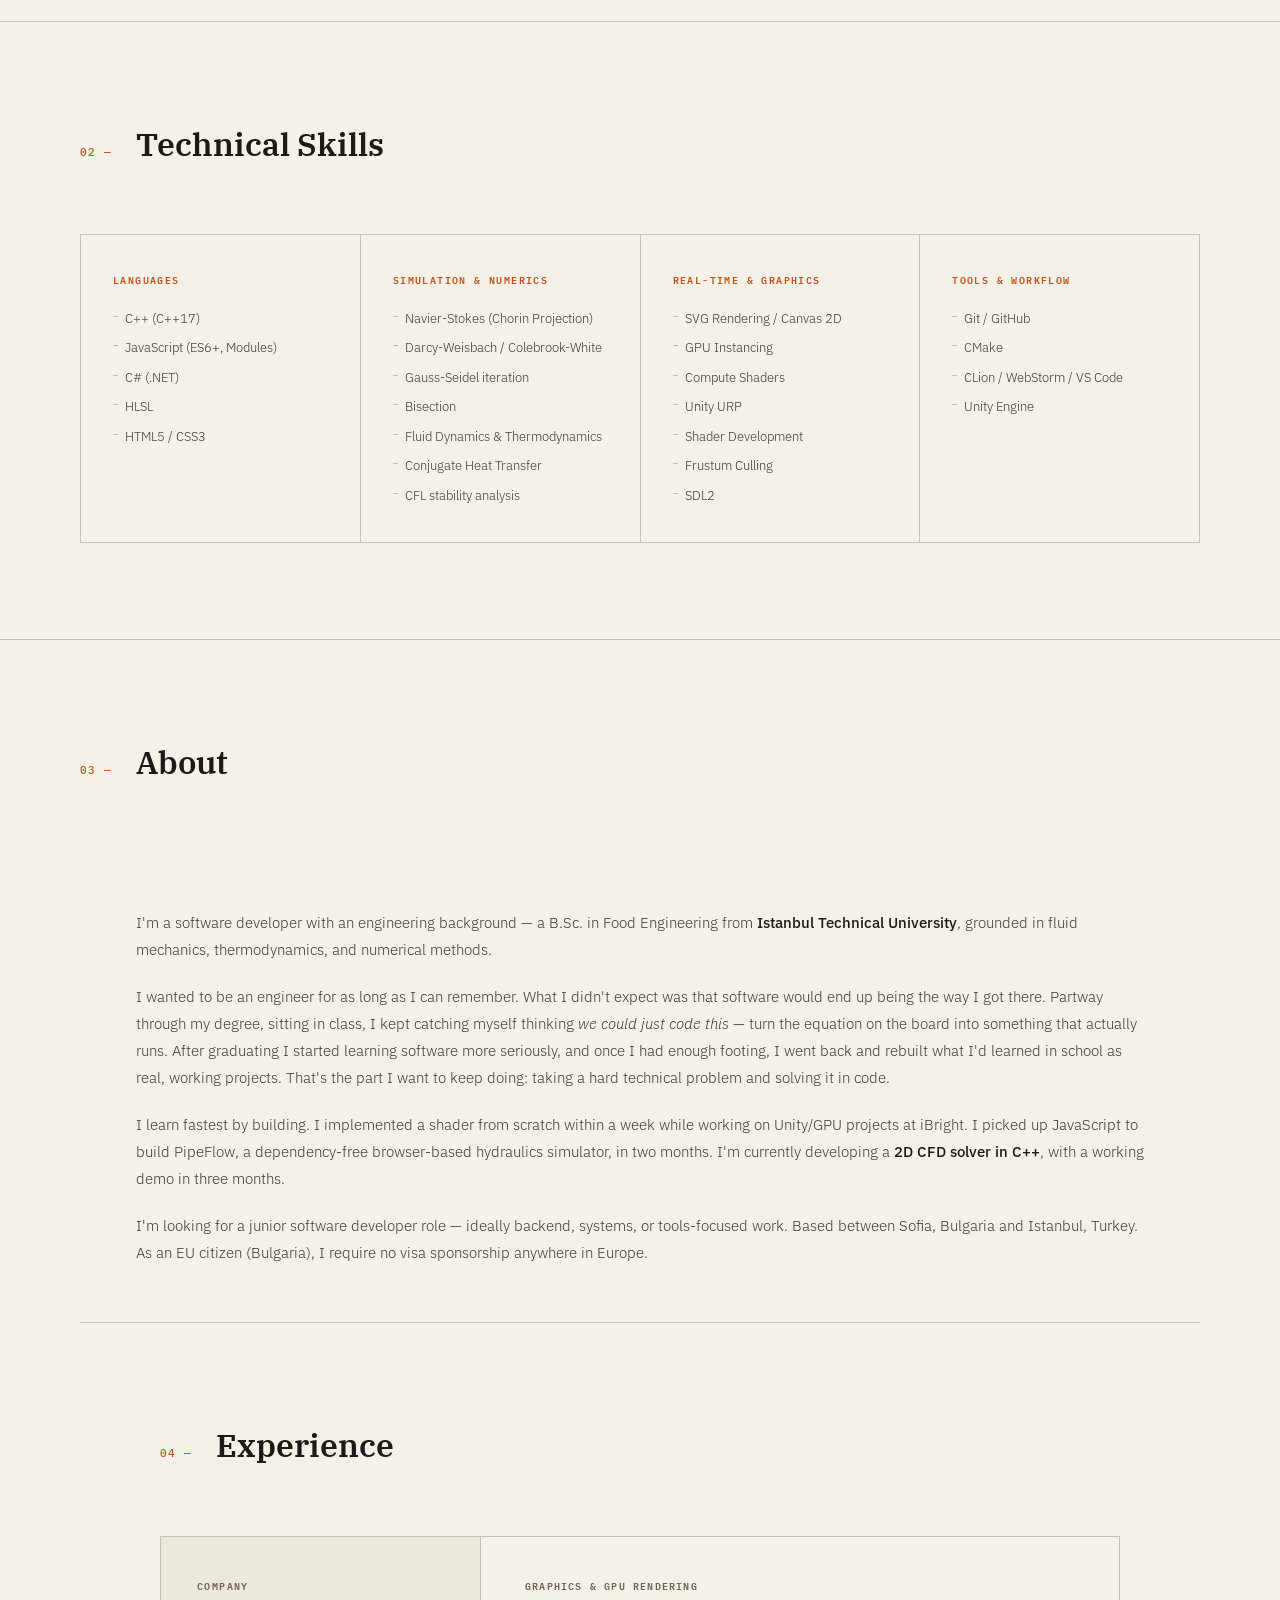
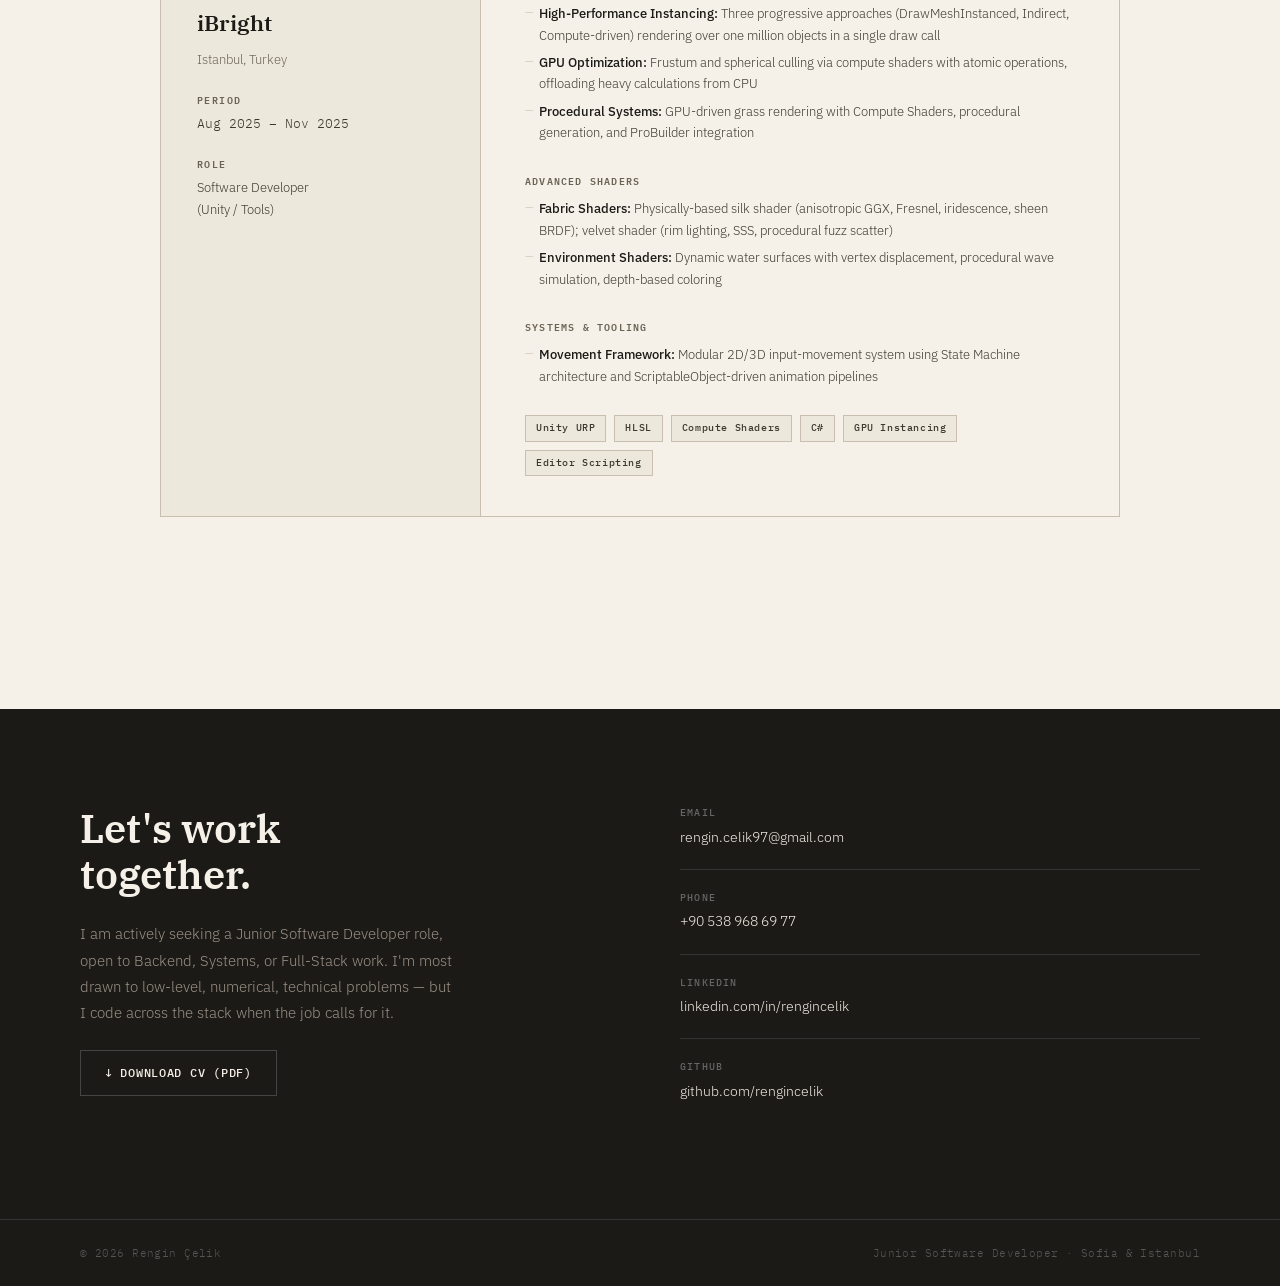
==== commit 78b3b91f: "update documents" ====
--- a/index-old.html
+++ b/index-old.html
@@ -291,7 +291,7 @@
 		</p>
 		<div class="hero-actions">
 			<a class="btn-primary" href="https://rengincelik.github.io/pipeFlow/" target="_blank">↗ Open PipeFlow</a>
-			<a class="btn-secondary" href="Rengin_Celik_Resume.pdf" download>↓ Download CV</a>
+			<a class="btn-secondary" href="assets/documents/Rengin_Celik_Resume.pdf" download>↓ Download CV</a>
 			<a class="btn-secondary" href="https://github.com/rengincelik" target="_blank">GitHub</a>
 			<a class="btn-secondary" href="https://linkedin.com/in/rengincelik" target="_blank">LinkedIn</a>
 		</div>
@@ -669,7 +669,7 @@
 			I am actively seeking a Junior Software Developer role, open to Backend, Systems, or Full-Stack work. I'm
 			most drawn to low-level, numerical, technical problems — but I code across the stack when the job calls for it.
 		</p>
-		<a class="btn-secondary" style="border-color:#444;color:var(--cream);margin-top:24px;display:inline-block;" href="Rengin_Celik_Resume.pdf" download>↓ Download CV (PDF)</a>
+		<a class="btn-secondary" style="border-color:#444;color:var(--cream);margin-top:24px;display:inline-block;" href="assets/documents/Rengin_Celik_Resume.pdf" download>↓ Download CV (PDF)</a>
 	</div>
 	<div class="contact-right">
 		<div class="contact-item">
